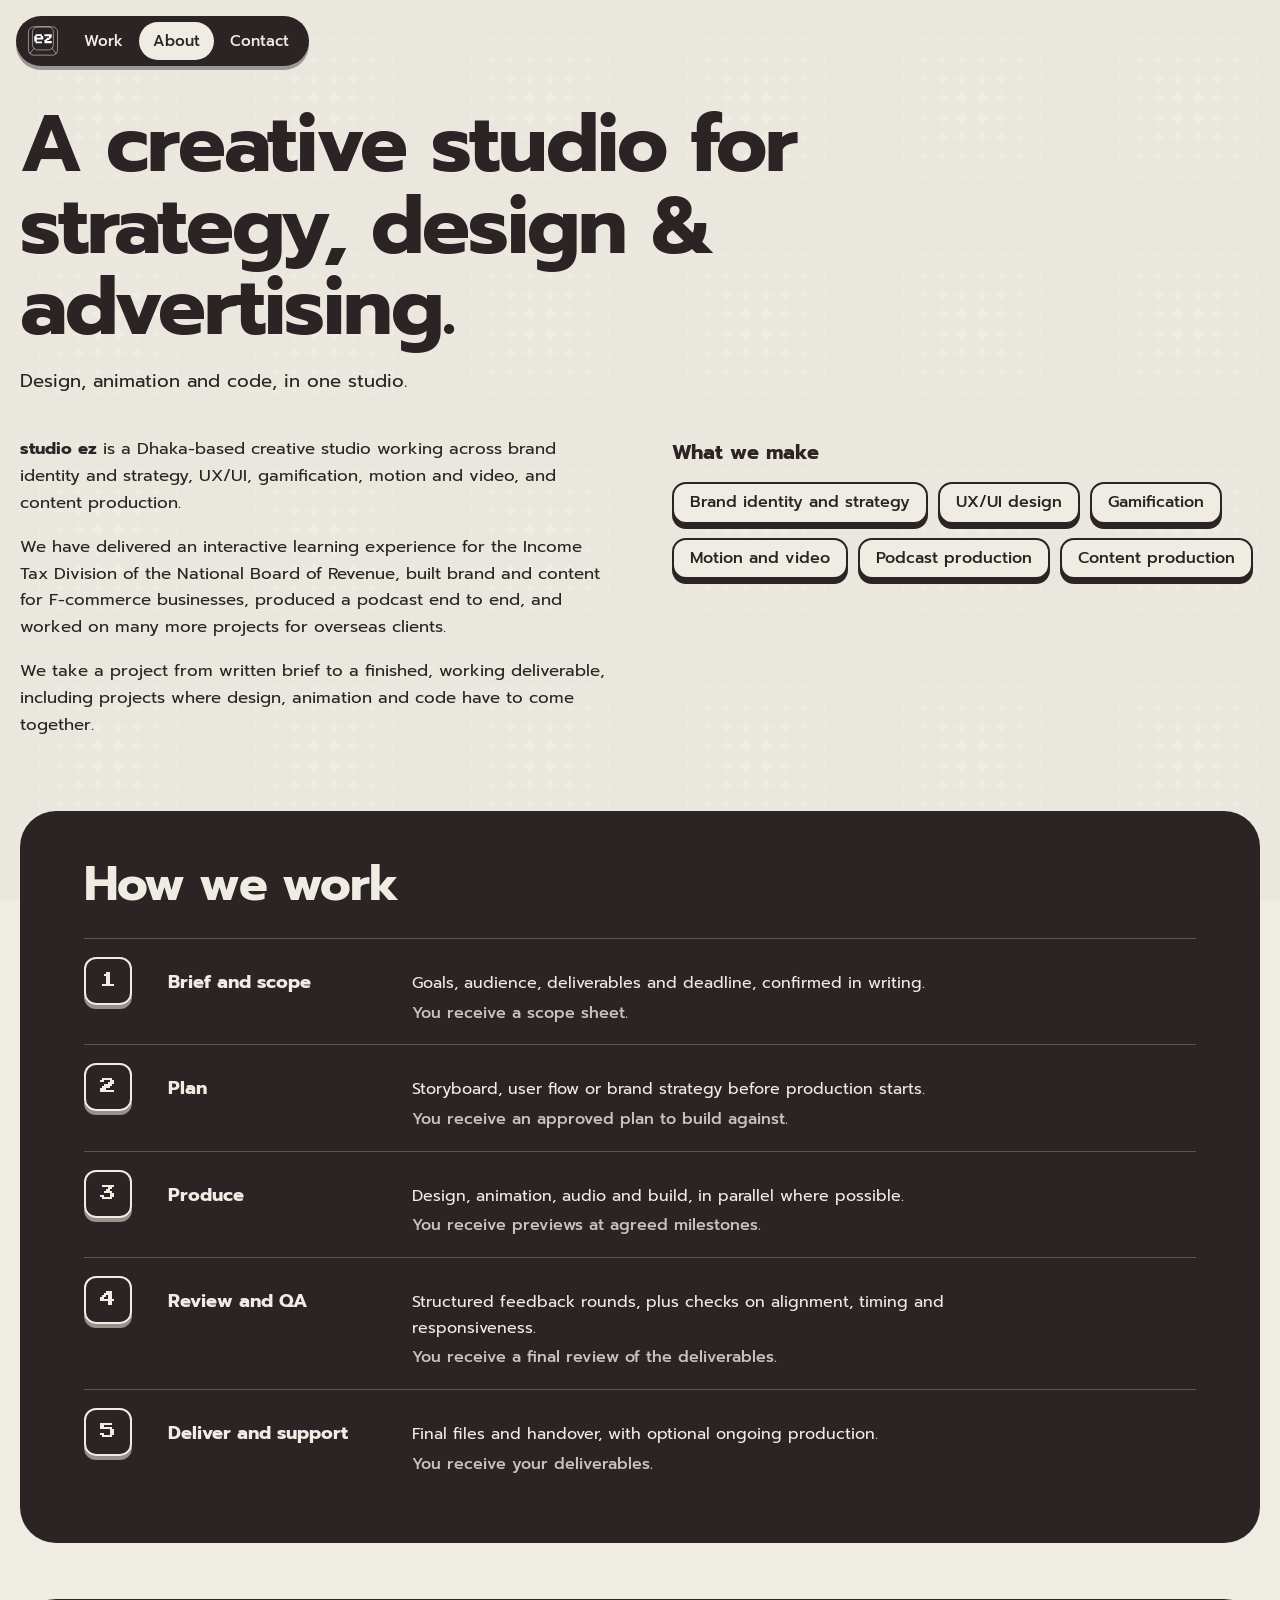
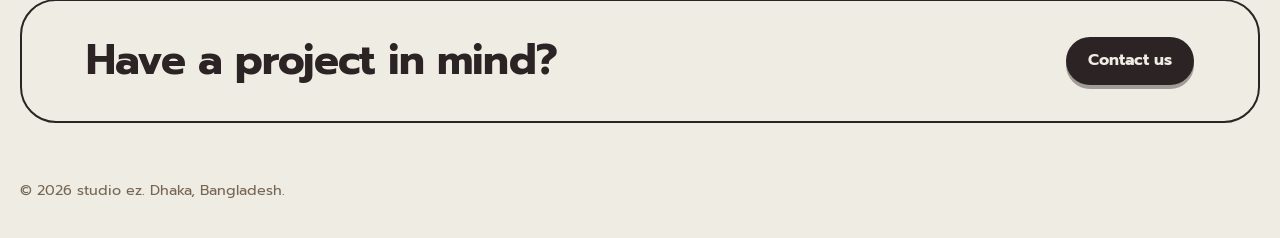
==== public/about.html @ f05aed74 "Add files via upload" ====
<!doctype html>
<html lang="en">
<head>
<meta charset="utf-8">
<meta name="viewport" content="width=device-width, initial-scale=1">
<title>About | studio ez</title>
<meta name="description" content="studio ez is a creative studio for strategy, design and advertising. We take a project from written brief to finished, working deliverable. Based in Mohammadpur, Dhaka.">
<meta name="theme-color" content="#EFECE3">
<meta property="og:type" content="website">
<meta property="og:title" content="About | studio ez">
<meta property="og:description" content="A creative studio for strategy, design and advertising, in Dhaka.">
<meta property="og:image" content="https://studioez.org/images/og.jpg">
<meta name="twitter:card" content="summary_large_image">
<link rel="icon" type="image/svg+xml" href="favicon.svg">
<link rel="icon" type="image/png" href="favicon.png">
<link rel="apple-touch-icon" href="apple-touch-icon.png">
<link rel="preload" href="fonts/prompt-500.woff" as="font" type="font/woff" crossorigin>
<link rel="stylesheet" href="style.css">
</head>
<body>
<a class="skip" href="#main">Skip to content</a>

<header class="nav">
  <nav aria-label="Main">
    <a class="home" href="index.html" aria-label="studio ez, home"><img src="images/key-white.svg" alt="" width="30" height="30"></a>
    <a href="work.html">Work</a>
    <a href="about.html" aria-current="page">About</a>
    <a href="contact.html">Contact</a>
  </nav>
</header>

<main id="main" class="wrap">
  <section class="about-head rise">
    <h1>A creative studio for strategy, design &amp; advertising.</h1>
    <p class="lede">Design, animation and code, in one studio.</p>
  </section>

  <section class="about-body rise" style="--d:.08s" aria-label="Who we are">
    <div>
      <p><strong>studio ez</strong> is a Dhaka-based creative studio working across brand identity and strategy, UX/UI, gamification, motion and video, and content production.</p>
      <p>We have delivered an interactive learning experience for the Income Tax Division of the National Board of Revenue, built brand and content for F-commerce businesses, produced a podcast end to end, and worked on many more projects for overseas clients.</p>
      <p>We take a project from written brief to a finished, working deliverable, including projects where design, animation and code have to come together.</p>
    </div>
    <div>
      <h2 style="margin:0 0 14px;font-size:1.25rem;">What we make</h2>
      <ul class="services">
        <li>Brand identity and strategy</li>
        <li>UX/UI design</li>
        <li>Gamification</li>
        <li>Motion and video</li>
        <li>Podcast production</li>
        <li>Content production</li>
      </ul>
    </div>
  </section>

  <section class="band" aria-labelledby="how">
    <h2 id="how">How we work</h2>
    <ol class="steps">
      <li><b>Brief and scope</b><span>Goals, audience, deliverables and deadline, confirmed in writing.<em>You receive a scope sheet.</em></span></li>
      <li><b>Plan</b><span>Storyboard, user flow or brand strategy before production starts.<em>You receive an approved plan to build against.</em></span></li>
      <li><b>Produce</b><span>Design, animation, audio and build, in parallel where possible.<em>You receive previews at agreed milestones.</em></span></li>
      <li><b>Review and QA</b><span>Structured feedback rounds, plus checks on alignment, timing and responsiveness.<em>You receive a final review of the deliverables.</em></span></li>
      <li><b>Deliver and support</b><span>Final files and handover, with optional ongoing production.<em>You receive your deliverables.</em></span></li>
    </ol>
  </section>

  <section class="cta-band rise" aria-labelledby="cta-h">
    <h2 id="cta-h">Have a project in mind?</h2>
    <a class="btn btn-dark" href="contact.html">Contact us</a>
  </section>

  <footer class="foot">&copy; 2026 studio ez. Dhaka, Bangladesh.</footer>
</main>
</body>
</html>
---- public/style.css ----
/* fonts: Prompt (400, 500, 700) and Press Start 2P, bundled with the site (SIL Open Font License, see fonts/) */
@font-face { font-family: "Prompt"; font-weight: 400; font-style: normal; font-display: swap; src: url("fonts/prompt-400.woff") format("woff"); }
@font-face { font-family: "Prompt"; font-weight: 500; font-style: normal; font-display: swap; src: url("fonts/prompt-500.woff") format("woff"); }
@font-face { font-family: "Prompt"; font-weight: 700; font-style: normal; font-display: swap; src: url("fonts/prompt-700.woff") format("woff"); }
@font-face { font-family: "Press Start 2P"; font-weight: 400; font-style: normal; font-display: swap; src: url("fonts/pressstart2p.woff") format("woff"); }

/* studio ez — shared styles
   Primary colours: ink #2C2324 and cream #EFECE3.
   Orange #EB5E28 is a highlight only: it appears when something is
   hovered, focused, pressed or selected. Never use it for body text.
   Safe text pairs: ink on cream, cream on ink, ink on orange (hover),
   taupe on cream. Never: orange text on cream, taupe on ink. */

:root {
  --ink: #2C2324;
  --cream: #EFECE3;
  --orange: #EB5E28;
  --taupe: #766754;
  --white: #fff;
  --edge: rgba(44, 35, 36, .4);
  --pixel: "Press Start 2P", ui-monospace, monospace;
  --tex: url("images/texture.png");
}

* { box-sizing: border-box; }
html { -webkit-text-size-adjust: 100%; scroll-behavior: smooth; }
body {
  margin: 0;
  font-family: "Prompt", system-ui, -apple-system, "Segoe UI", "Noto Sans Bengali", sans-serif;
  font-weight: 400;
  line-height: 1.6;
  color: var(--ink);
  background: var(--cream);
}
::selection { background: var(--orange); color: var(--ink); }
/* the supplied texture sits behind every page: 2% opacity, tiled at 0.3x */
body::before { content: ""; position: fixed; inset: 0; z-index: -1; background: var(--tex) 0 0 / 216px 216px repeat; opacity: .02; pointer-events: none; }
img { max-width: 100%; }
a { color: inherit; }
:focus-visible { outline: 3px solid var(--ink); outline-offset: 3px; }
.on-dark :focus-visible { outline-color: var(--cream); }

.skip {
  position: absolute; left: 16px; top: -60px; z-index: 999;
  background: var(--ink); color: var(--cream); padding: 10px 16px; border-radius: 999px;
}
.skip:focus { top: 16px; }

/* ---------- top-left pill nav ---------- */
.nav { position: fixed; top: 16px; left: 16px; z-index: 500; }
.nav nav {
  display: flex; align-items: center; gap: 2px;
  background: var(--ink); border-radius: 999px; padding: 6px;
  box-shadow: 0 4px 0 var(--edge);
}
.nav a { text-decoration: none; color: var(--cream); font-weight: 500; font-size: .95rem; padding: 7px 14px; border-radius: 999px; transition: background .12s; }
.nav a:hover { background: var(--orange); color: var(--ink); }
.nav a[aria-current="page"] { background: var(--cream); color: var(--ink); }
.nav a[aria-current="page"]:hover { background: var(--orange); }
.nav .home { padding: 4px 10px 4px 6px; display: flex; }
.nav .home img { width: 30px; height: 30px; display: block; }
.nav a.home[aria-current] { background: transparent; }
.nav a.home[aria-current]:hover, .nav a.home:hover { background: var(--orange); }
.nav :focus-visible { outline-color: var(--orange); outline-offset: 2px; }

/* ---------- buttons ---------- */
.btn {
  display: inline-block; text-decoration: none; font-weight: 700; font-size: 1rem;
  padding: 11px 22px; border-radius: 999px; background: var(--cream); color: var(--ink);
  box-shadow: 0 4px 0 var(--edge); transition: transform .12s, box-shadow .12s, background .12s;
  border: 0; cursor: pointer; font-family: inherit;
}
.btn:hover, .btn:focus-visible { background: var(--orange); color: var(--ink); transform: translateY(3px); box-shadow: 0 1px 0 var(--edge); }
.btn-dark { background: var(--ink); color: var(--cream); }

/* =====================================================
   LANDING PAGE (ivory background, ink buttons)
   ===================================================== */
body.home { background: var(--cream); overflow: hidden; height: 100vh; height: 100dvh; }
.site { position: fixed; inset: 0; z-index: 10; background: var(--cream); }
/* texture: the supplied pattern at 2% opacity, tiled at 0.3x its original 720px size (216px) */
.site::before { content: ""; position: absolute; inset: 0; background: var(--tex) 0 0 / 216px 216px repeat; opacity: .02; pointer-events: none; }
.stage { position: absolute; inset: 0; z-index: 1; --tw: clamp(92px, 13.5vw, 184px); }
.orbit { list-style: none; margin: 0; padding: 0; }
.orbit li { position: absolute; left: 0; top: 0; width: var(--tw); will-change: transform; }

.key { display: block; text-decoration: none; border-radius: 18px; }
.cap {
  position: relative; display: block; border-radius: 18px; overflow: hidden;
  box-shadow: 0 14px 24px -12px rgba(44, 35, 36, .5);
  transition: transform .18s cubic-bezier(.3, 1.5, .5, 1), box-shadow .18s;
}
.cap img { display: block; width: 100%; height: auto; aspect-ratio: 4 / 5; object-fit: cover; background: var(--taupe); }
.tag {
  position: absolute; left: 0; right: 0; bottom: 0; padding: 32px 12px 10px; color: var(--white);
  background: linear-gradient(to bottom, rgba(44, 35, 36, 0), rgba(44, 35, 36, .92) 62%);
  opacity: 0; transition: opacity .15s;
}
.tag b { display: block; font-weight: 700; font-size: .85rem; line-height: 1.2; }
.tag i { display: block; font-style: normal; font-size: .75rem; margin-top: 2px; }
.key:hover .cap, .key:focus-visible .cap, .is-open .cap {
  transform: translateY(5px) scale(1.07);
  box-shadow: 0 5px 0 var(--orange), 0 12px 18px -10px rgba(44, 35, 36, .5);
}
.key:hover .tag, .key:focus-visible .tag, .is-open .tag { opacity: 1; }
.key:focus-visible { outline: 3px solid var(--ink); outline-offset: 5px; }

.centre {
  position: absolute; left: 50%; top: 50%; transform: translate(-50%, -50%); z-index: 200;
  width: min(94vw, 640px); text-align: center; color: var(--ink); pointer-events: none;
}
.centre::before {
  content: ""; position: absolute; inset: -34px -8%; z-index: -1;
  background: radial-gradient(ellipse at center, var(--cream) 0 46%, rgba(239, 236, 227, 0) 72%);
}
.centre p { margin: 0; white-space: nowrap; line-height: 1.4; }
.centre .tagline { font-weight: 700; font-size: clamp(.72rem, 3vw, 1.2rem); letter-spacing: -.005em; }
.centre .services-line { margin-top: 6px; font-weight: 400; font-size: clamp(.68rem, 2.5vw, .98rem); color: var(--taupe); }
.centre .btn { margin-top: 20px; pointer-events: auto; }

/* the logo: the key presses itself down every 2 seconds */
.mark { position: relative; display: block; width: min(300px, 62%); aspect-ratio: 592.56 / 212; margin: 0 auto 14px; }
.mark img { position: absolute; inset: 0; width: 100%; height: 100%; display: block; }
.mark-key { transform-origin: 81.5% 100%; }
html:not(.intro) .mark-key { animation: keypress 2s infinite; }
@keyframes keypress {
  0%, 72%  { transform: none; animation-timing-function: cubic-bezier(.5, 0, .9, .6); }
  80%      { transform: translateY(9%) scale(.94); animation-timing-function: ease-out; }
  84%      { transform: translateY(9%) scale(.94); animation-timing-function: cubic-bezier(.3, 1.7, .5, 1); }
  100%     { transform: none; }
}

.pause {
  position: fixed; right: 16px; bottom: 16px; z-index: 500;
  background: var(--ink); color: var(--cream); border: 0; border-radius: 999px;
  font: 500 .9rem "Prompt", sans-serif; padding: 9px 16px; cursor: pointer; box-shadow: 0 4px 0 var(--edge);
  transition: background .12s;
}
.pause:hover, .pause:focus-visible { background: var(--orange); color: var(--ink); }
.noscript { position: fixed; inset: 0; display: grid; place-items: center; text-align: center; padding: 24px; z-index: 600; background: var(--cream); color: var(--ink); }

@media (max-width: 640px) {
  .nav a { padding: 7px 11px; font-size: .9rem; }
}

/* ---------- start page: the keycap press ---------- */
.intro-screen, .intro-ring { display: none; }
html.intro .intro-screen {
  display: grid; position: fixed; inset: 0; z-index: 5; place-items: center;
  background: var(--ink); color: var(--cream);
}
html.intro body { overflow: hidden; }
.intro-wrap { position: relative; width: min(78vw, 640px); aspect-ratio: 592.56 / 212; animation: logo-pop .8s cubic-bezier(.2, 1.6, .4, 1) both; }
.intro-wrap img { position: absolute; inset: 0; width: 100%; height: 100%; display: block; }
.key-layer { position: absolute; inset: 0; transform-origin: 81.5% 100%; transition: transform .4s cubic-bezier(.3, 1.7, .5, 1); }
.key-layer.pressed { transform: translateY(9%) scale(.94); transition: transform .15s cubic-bezier(.5, 0, .9, .6); }
@keyframes logo-pop { from { opacity: 0; transform: scale(.55); } to { opacity: 1; transform: none; } }

/* the site is revealed through a circle that opens from the key */
@property --r { syntax: "<length>"; inherits: false; initial-value: 0px; }
html.intro .site { clip-path: circle(0px at var(--kx, 50%) var(--ky, 50%)); animation: failsafe 1ms 7s forwards; }
html.intro.reveal .site { clip-path: circle(var(--R, 150vmax) at var(--kx) var(--ky)); transition: clip-path 1.15s cubic-bezier(.7, 0, .2, 1); animation: none; }
html.intro .intro-ring { display: block; position: fixed; inset: 0; z-index: 20; pointer-events: none; opacity: 0;
  background: radial-gradient(circle at var(--kx, 50%) var(--ky, 50%), transparent calc(var(--r) - 6px), var(--orange) calc(var(--r) - 6px), var(--orange) var(--r), transparent calc(var(--r) + .5px)); }
html.intro.reveal .intro-ring { animation: ring-grow 1.15s cubic-bezier(.7, 0, .2, 1) forwards; }
@keyframes ring-grow { 0% { --r: 0px; opacity: 1; } 85% { opacity: 1; } 100% { --r: var(--R, 150vmax); opacity: 0; } }
@keyframes failsafe { to { clip-path: circle(150vmax at 50% 50%); } }

/* ---------- shared: keycap controls and page entrance ---------- */
.keybtn {
  display: inline-block; text-decoration: none; font: 500 .95rem "Prompt", sans-serif; color: var(--ink);
  background: var(--cream); border: 2px solid var(--ink); border-radius: 14px; padding: 7px 16px; cursor: pointer;
  box-shadow: 0 5px 0 var(--ink); transition: transform .12s, box-shadow .12s, background .12s;
}
.keybtn:hover, .keybtn:focus-visible { background: var(--orange); transform: translateY(3px); box-shadow: 0 2px 0 var(--ink); }
.keybtn:active { transform: translateY(5px); box-shadow: 0 0 0 var(--ink); }
.keybtn.done { background: var(--ink); color: var(--cream); }
.rise { animation: rise .6s cubic-bezier(.2, .7, .2, 1) both; animation-delay: var(--d, 0s); }
@keyframes rise { from { opacity: 0; transform: translateY(18px); } to { opacity: 1; transform: none; } }
.lede { margin: 18px 0 0; max-width: 48ch; font-size: 1.15rem; color: var(--ink); }

/* =====================================================
   WORK PAGE (cream background)
   ===================================================== */
.wrap { width: min(1240px, 100% - 32px); margin-inline: auto; }
.work-head { padding: 104px 0 28px; }
.work-head h1 { margin: 0; font-weight: 700; font-size: clamp(3rem, 10vw, 8.5rem); line-height: .95; letter-spacing: -.03em; }
.work-head p { margin: 20px 0 0; max-width: 46ch; font-size: 1.125rem; }

.filters { display: flex; flex-wrap: wrap; gap: 12px 10px; align-items: center; padding: 8px 0 28px; }
.chip {
  font: 500 .95rem "Prompt", sans-serif; color: var(--ink); background: var(--cream);
  border: 2px solid var(--ink); border-radius: 14px; padding: 5px 16px; cursor: pointer;
  box-shadow: 0 4px 0 var(--ink); transition: transform .12s, box-shadow .12s, background .12s;
}
.chip:hover { background: var(--orange); transform: translateY(2px); box-shadow: 0 2px 0 var(--ink); }
.chip[aria-pressed="true"] { background: var(--ink); color: var(--cream); transform: translateY(4px); box-shadow: 0 0 0 var(--ink); }
.chip[aria-pressed="true"]:hover { background: var(--orange); color: var(--ink); }
.count { margin: 0 0 0 auto; font-size: 1rem; color: var(--taupe); display: flex; align-items: center; gap: 10px; }
.count span { font-family: var(--pixel); font-size: 16px; color: var(--ink); }

/* two equal columns, edge to edge, 6px apart */
.grid { list-style: none; margin: 0; padding: 0 0 6px; display: grid; grid-template-columns: repeat(2, minmax(0, 1fr)); gap: 6px; }
.grid li[hidden] { display: none; }
.grid li { animation: rise .55s cubic-bezier(.2, .7, .2, 1) both; animation-delay: calc(var(--i, 0) * 70ms + .15s); }
.card { display: block; width: 100%; padding: 0; text-align: left; background: none; border: 0; cursor: pointer; font: inherit; color: inherit; }
.shot { position: relative; display: block; overflow: hidden; background: var(--taupe); aspect-ratio: 4 / 3; }
.shot img { display: block; width: 100%; height: 100%; object-fit: cover; transition: transform .5s cubic-bezier(.2, .7, .2, 1); }
.badge {
  position: absolute; top: 12px; right: 12px; z-index: 2; padding: 4px 14px; border-radius: 999px;
  background: var(--cream); color: var(--ink); font-weight: 500; font-size: .85rem; line-height: 1.5; transition: background .12s;
}
.over {
  position: absolute; inset: 0; display: flex; align-items: flex-end; padding: clamp(16px, 2.4vw, 32px);
  background: linear-gradient(to top, rgba(44, 35, 36, .88), rgba(44, 35, 36, 0) 55%); color: var(--cream);
  opacity: 0; transition: opacity .2s;
}
.over span { font-weight: 700; font-size: clamp(1.15rem, 2.4vw, 2rem); line-height: 1.15; letter-spacing: -.01em; }
.card:hover .over, .card:focus-visible .over { opacity: 1; }
.card:hover img, .card:focus-visible img { transform: scale(1.03); }
.card:hover .badge, .card:focus-visible .badge { background: var(--orange); }
.card:focus-visible { outline: none; }
.card:focus-visible .shot { outline: 3px solid var(--ink); outline-offset: -6px; }
@media (hover: none) { .over { opacity: 1; } }
@media (max-width: 640px) {
  .shot { aspect-ratio: 1 / 1; }
  .badge { top: 8px; right: 8px; padding: 2px 10px; font-size: .72rem; }
  .over span { font-size: .95rem; }
}

/* ---------- project window ---------- */
dialog.project {
  border: 0; padding: 0; width: min(1120px, 94vw); max-height: 92vh; border-radius: 28px;
  background: var(--cream); color: var(--ink); overflow: hidden;
}
dialog.project[open] { animation: pop .22s cubic-bezier(.3, 1.4, .5, 1); }
dialog.project::backdrop { background: rgba(44, 35, 36, .78); }
@keyframes pop { from { transform: translateY(14px) scale(.97); opacity: 0; } to { transform: none; opacity: 1; } }
.p-inner { display: grid; grid-template-columns: minmax(280px, 380px) 1fr; max-height: 92vh; overflow-y: auto; }
.p-text { padding: 40px 32px 32px 40px; position: sticky; top: 0; align-self: start; }
.p-text h2 { margin: 0 0 6px; font-size: clamp(1.8rem, 3.4vw, 2.6rem); line-height: 1.08; letter-spacing: -.02em; }
.p-type { margin: 0 0 22px; color: var(--taupe); font-weight: 500; }
.p-text h3 { margin: 22px 0 4px; font-size: 1rem; font-weight: 700; }
.p-text p { margin: 0; }
.p-text ul { margin: 6px 0 0; padding-left: 1.1rem; }
.p-text .btn { margin-top: 26px; }
.p-gallery { padding: 24px 24px 24px 0; display: grid; gap: 14px; align-content: start; }
.p-gallery img { display: block; width: 100%; height: auto; border-radius: 16px; background: var(--taupe); }
.p-close {
  position: absolute; top: 14px; right: 14px; z-index: 5; width: 44px; height: 44px; border-radius: 50%;
  border: 0; background: var(--ink); color: var(--cream); font-size: 1.4rem; line-height: 1; cursor: pointer; box-shadow: 0 3px 0 var(--edge);
  transition: background .12s;
}
.p-close:hover { background: var(--orange); color: var(--ink); }
@media (max-width: 760px) {
  .p-inner { grid-template-columns: 1fr; }
  .p-text { position: static; padding: 28px 22px 8px; }
  .p-gallery { padding: 16px 22px 24px; }
  .count { margin-left: 0; width: 100%; }
}

/* =====================================================
   ABOUT PAGE (cream background)
   ===================================================== */
.about-head { padding: 104px 0 40px; }
.about-head h1 { margin: 0; max-width: 18ch; font-weight: 700; font-size: clamp(2.2rem, 6.4vw, 5rem); line-height: 1.02; letter-spacing: -.025em; }
.about-body { display: grid; grid-template-columns: minmax(0, 1fr) minmax(0, 1fr); gap: 32px 64px; padding-bottom: 56px; }
.about-body p { margin: 0 0 1em; max-width: 60ch; font-size: 1.05rem; }
.services { list-style: none; margin: 0; padding: 0; display: flex; flex-wrap: wrap; gap: 8px; }
.services li {
  border: 2px solid var(--ink); border-radius: 14px; padding: 6px 16px; font-weight: 500; background: var(--cream);
  box-shadow: 0 5px 0 var(--ink); transition: transform .12s, box-shadow .12s, background .12s; cursor: default;
}
.services li:hover { background: var(--orange); transform: translateY(3px); box-shadow: 0 2px 0 var(--ink); }
.services { gap: 14px 10px; padding-bottom: 6px; }
.band { background: var(--ink); color: var(--cream); border-radius: 36px; padding: 48px clamp(24px, 5vw, 64px); margin-bottom: 56px; }
.band h2 { margin: 0 0 28px; font-size: clamp(1.8rem, 4vw, 3rem); letter-spacing: -.02em; line-height: 1.05; }
.steps { list-style: none; margin: 0; padding: 0; display: grid; gap: 0; counter-reset: s; }
.steps li { display: grid; grid-template-columns: 60px minmax(0, 220px) minmax(0, 1fr); gap: 8px 24px; align-items: baseline; padding: 18px 0; border-top: 1px solid rgba(239, 236, 227, .25); counter-increment: s; }
.steps li::before {
  content: counter(s); font-family: var(--pixel); font-size: 16px; color: var(--cream); display: grid; place-items: center;
  width: 44px; height: 44px; border: 2px solid var(--cream); border-radius: 12px; box-shadow: 0 4px 0 rgba(239, 236, 227, .55);
  transition: transform .12s, box-shadow .12s, background .12s, color .12s;
}
.steps li:hover::before { background: var(--orange); color: var(--ink); border-color: var(--orange); transform: translateY(3px); box-shadow: 0 1px 0 rgba(239, 236, 227, .55); }
.steps b { font-size: 1.15rem; }
.steps span { max-width: 60ch; }
.steps em { display: block; font-style: normal; font-weight: 500; margin-top: 4px; color: var(--cream); opacity: .8; }
@media (max-width: 760px) {
  .about-body { grid-template-columns: 1fr; }
  .steps li { grid-template-columns: 56px 1fr; }
  .steps span { grid-column: 2; }
}
.cta-band { display: flex; flex-wrap: wrap; align-items: center; justify-content: space-between; gap: 20px; border: 2px solid var(--ink); border-radius: 36px; padding: 36px clamp(24px, 5vw, 64px); margin-bottom: 56px; background: var(--cream); }
.cta-band h2 { margin: 0; font-size: clamp(1.6rem, 3.6vw, 2.6rem); letter-spacing: -.02em; line-height: 1.05; }

/* =====================================================
   CONTACT PAGE
   ===================================================== */
.contact-grid { display: grid; grid-template-columns: repeat(3, minmax(0, 1fr)); gap: 16px; padding-bottom: 40px; }
.ccard { display: flex; flex-direction: column; align-items: flex-start; gap: 14px; background: var(--cream); border: 2px solid var(--ink); border-radius: 28px; padding: 26px 26px 30px; box-shadow: 0 6px 0 var(--ink); }
.ccard h2 { margin: 0; font-size: 1rem; font-weight: 700; color: var(--taupe); }
.ccard .line { font-weight: 700; font-size: 1.15rem; padding: 1px 6px; margin-left: -6px; border-radius: 8px; overflow-wrap: anywhere; transition: background .12s; }
.ccard .line:hover, .ccard .line:focus-visible { background: var(--orange); }
.ccard address { font-style: normal; font-size: 1.05rem; font-weight: 500; line-height: 1.5; }
.ccard .keybtn { margin-top: auto; }
.enquiry { background: var(--ink); color: var(--cream); border-radius: 36px; padding: 48px clamp(24px, 5vw, 64px); margin-bottom: 56px; }
.enquiry h2 { margin: 0 0 24px; font-size: clamp(1.8rem, 4vw, 3rem); letter-spacing: -.02em; line-height: 1.05; }
.enquiry :focus-visible { outline-color: var(--cream); }
.enquiry form p { margin: 0 0 18px; }
.row2 { display: grid; grid-template-columns: repeat(2, minmax(0, 1fr)); gap: 0 20px; }
.enquiry label, .enquiry legend { display: block; margin-bottom: 6px; font-weight: 500; font-size: .95rem; padding: 0; }
.enquiry input[type="text"], .enquiry input:not([type]), .enquiry input[type="email"], .enquiry textarea {
  width: 100%; font: inherit; color: var(--ink); background: var(--cream); border: 2px solid var(--cream); border-radius: 14px; padding: 11px 14px;
}
.enquiry textarea { resize: vertical; min-height: 140px; }
.enquiry input:focus-visible, .enquiry textarea:focus-visible { outline: 3px solid var(--orange); outline-offset: 2px; }
.enquiry fieldset { border: 0; padding: 0; margin: 0 0 22px; }
.kcs { display: flex; flex-wrap: wrap; gap: 14px 10px; padding-bottom: 6px; }
.kc { position: relative; margin: 0 !important; cursor: pointer; }
.kc input { position: absolute; opacity: 0; inset: 0; width: 100%; height: 100%; margin: 0; cursor: pointer; }
.kc span {
  display: block; font-weight: 500; font-size: .95rem; padding: 6px 16px; border-radius: 14px; border: 2px solid var(--cream);
  color: var(--cream); background: transparent; box-shadow: 0 5px 0 rgba(239, 236, 227, .55); transition: transform .12s, box-shadow .12s, background .12s, color .12s;
}
.kc:hover span { background: var(--orange); color: var(--ink); border-color: var(--orange); transform: translateY(3px); box-shadow: 0 2px 0 rgba(239, 236, 227, .55); }
.kc input:checked + span { background: var(--cream); color: var(--ink); transform: translateY(5px); box-shadow: 0 0 0 transparent; }
.kc input:checked:hover + span { background: var(--orange); border-color: var(--orange); }
.kc input:focus-visible + span { outline: 3px solid var(--orange); outline-offset: 3px; }
.enquiry .btn { background: var(--cream); color: var(--ink); }
.enquiry .btn:hover, .enquiry .btn:focus-visible { background: var(--orange); }
.enquiry .status { min-height: 1.5em; font-weight: 500; }
.enquiry .note { font-size: .9rem; opacity: .85; margin: 0; }
@media (max-width: 860px) { .contact-grid { grid-template-columns: 1fr; } .row2 { grid-template-columns: 1fr; } }

footer.foot { padding: 0 0 36px; color: var(--taupe); font-size: .9rem; }

@media (prefers-reduced-motion: reduce) {
  html { scroll-behavior: auto; }
  html:not(.intro) .mark-key { animation: none; }
  *, *::before, *::after { transition-duration: .01ms !important; animation-duration: .01ms !important; }
}
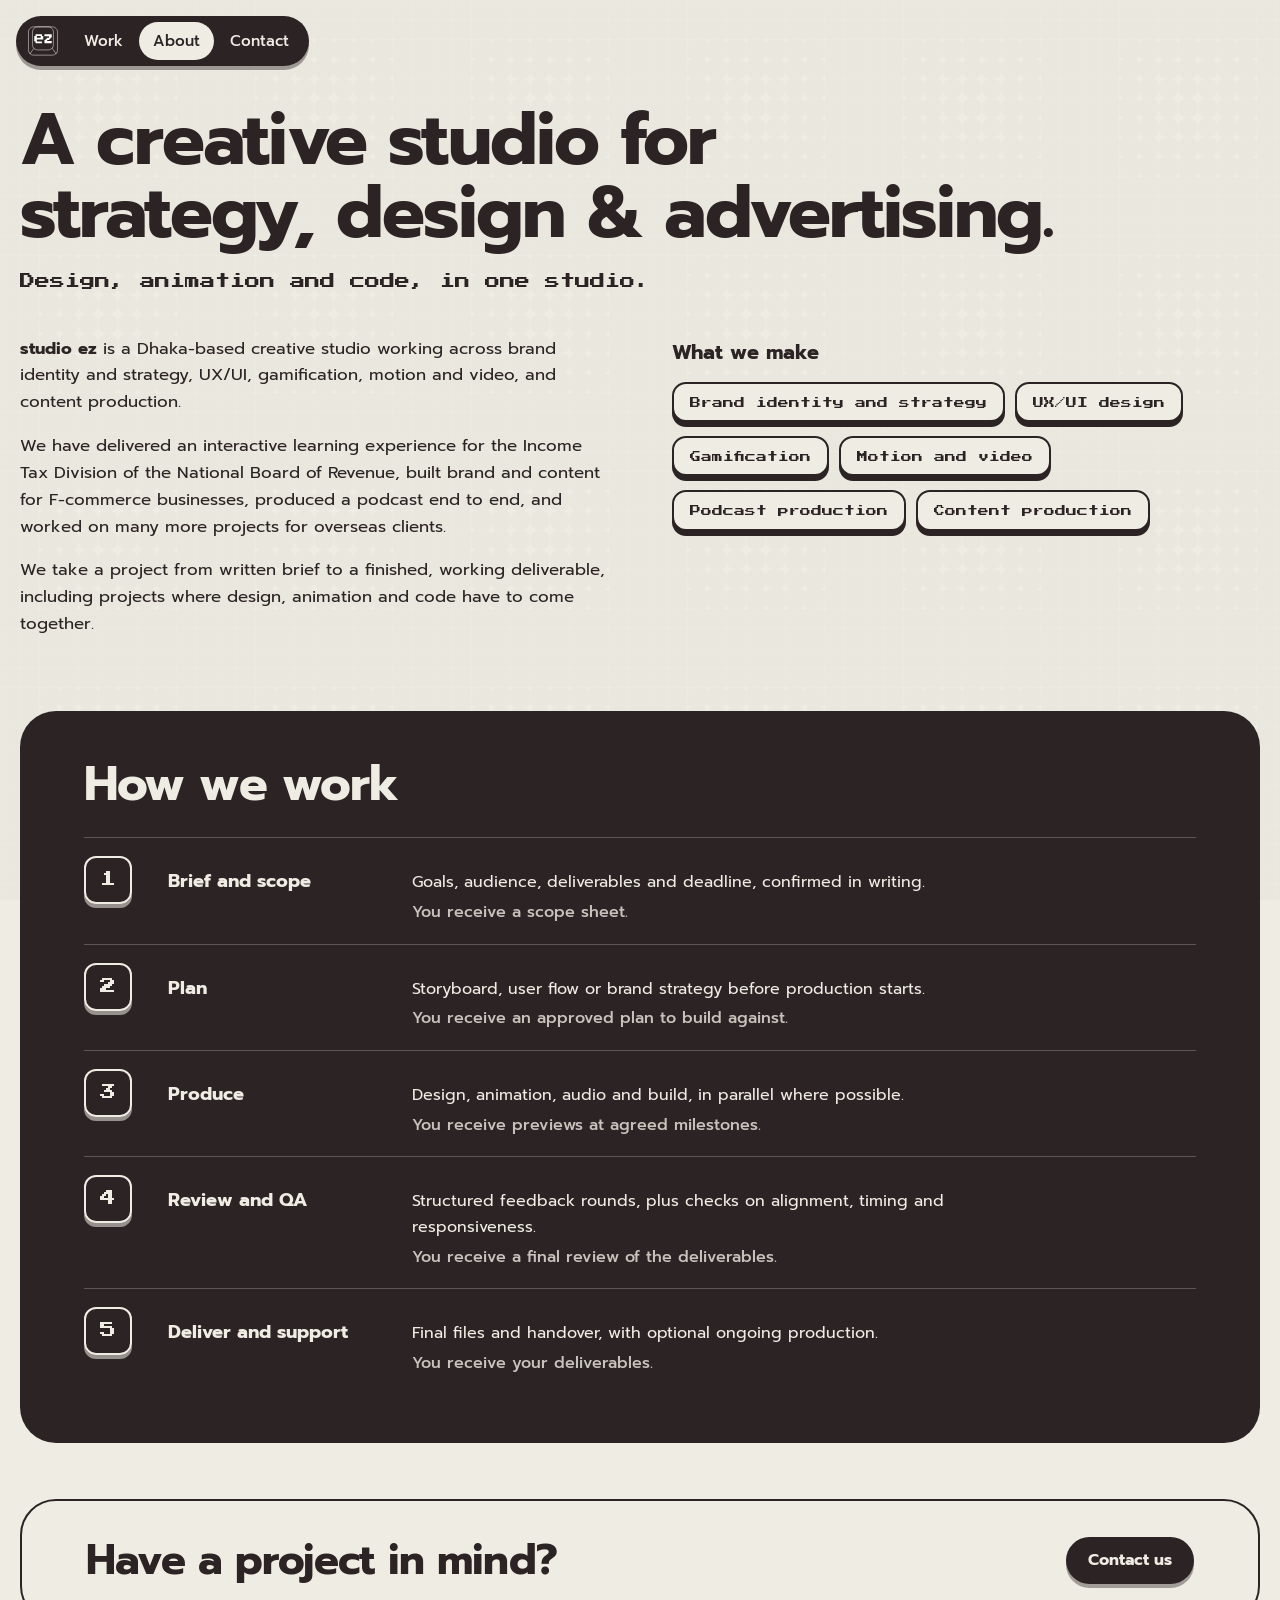
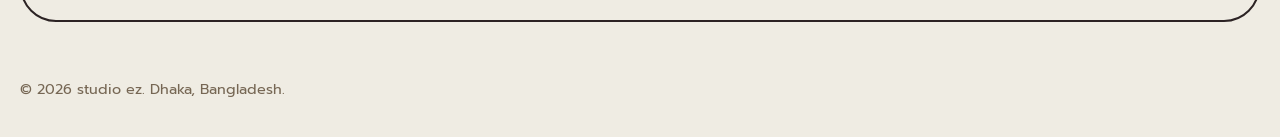
==== commit c358fa1f: "About + landing: pixel font touches, two-line title; six more wheel cards - About: tagline and "What" ====
--- a/public/about.html
+++ b/public/about.html
@@ -17,7 +17,7 @@
 <link rel="preload" href="fonts/prompt-500.woff" as="font" type="font/woff" crossorigin>
 <link rel="stylesheet" href="style.css">
 </head>
-<body>
+<body class="about">
 <a class="skip" href="#main">Skip to content</a>
 
 <header class="nav">
@@ -31,7 +31,7 @@
 
 <main id="main" class="wrap">
   <section class="about-head rise">
-    <h1>A creative studio for strategy, design &amp; advertising.</h1>
+    <h1>A creative studio for<br class="br-wide"> strategy, design &amp; advertising.</h1>
     <p class="lede">Design, animation and code, in one studio.</p>
   </section>
 
--- a/public/style.css
+++ b/public/style.css
@@ -80,7 +80,8 @@
 .site { position: fixed; inset: 0; z-index: 10; background: var(--cream); }
 /* texture: the supplied pattern at 2% opacity, tiled at 0.3x its original 720px size (216px) */
 .site::before { content: ""; position: absolute; inset: 0; background: var(--tex) 0 0 / 216px 216px repeat; opacity: .02; pointer-events: none; }
-.stage { position: absolute; inset: 0; z-index: 1; --tw: clamp(92px, 13.5vw, 184px); }
+.stage { position: absolute; inset: 0; z-index: 1; --tw: clamp(104px, min(15vw, 21vh), 200px); cursor: grab; touch-action: none; user-select: none; -webkit-user-select: none; }
+.stage.is-dragging, .stage.is-dragging * { cursor: grabbing !important; }
 .orbit { list-style: none; margin: 0; padding: 0; }
 .orbit li { position: absolute; left: 0; top: 0; width: var(--tw); will-change: transform; }
 
@@ -104,14 +105,22 @@
 }
 .key:hover .tag, .key:focus-visible .tag, .is-open .tag { opacity: 1; }
 .key:focus-visible { outline: 3px solid var(--ink); outline-offset: 5px; }
+.key, .key img { -webkit-user-drag: none; }
+.stage.is-dragging .key:hover .cap, .stage.is-dragging .key:focus-visible .cap {
+  transform: none; box-shadow: 0 14px 24px -12px rgba(44, 35, 36, .5);
+}
+.stage.is-dragging .key:hover .tag, .stage.is-dragging .key:focus-visible .tag { opacity: 0; }
 
 .centre {
   position: absolute; left: 50%; top: 50%; transform: translate(-50%, -50%); z-index: 200;
   width: min(94vw, 640px); text-align: center; color: var(--ink); pointer-events: none;
 }
-.centre::before {
-  content: ""; position: absolute; inset: -34px -8%; z-index: -1;
-  background: radial-gradient(ellipse at center, var(--cream) 0 46%, rgba(239, 236, 227, 0) 72%);
+/* a tight ivory outline hugging the letters and logo (no wide glow), so the cards can pass close behind the text */
+.centre .tagline, .centre .services-line {
+  text-shadow: 0 0 2px var(--cream), 0 0 2px var(--cream), 0 0 3px var(--cream), 0 0 3px var(--cream), 0 0 5px var(--cream);
+}
+.centre .mark img {
+  filter: drop-shadow(0 0 1.5px var(--cream)) drop-shadow(0 0 1.5px var(--cream)) drop-shadow(0 0 3px var(--cream));
 }
 .centre p { margin: 0; white-space: nowrap; line-height: 1.4; }
 .centre .tagline { font-weight: 700; font-size: clamp(.72rem, 3vw, 1.2rem); letter-spacing: -.005em; }
@@ -120,7 +129,14 @@
 
 /* the logo: the key presses itself down every 2 seconds */
 .mark { position: relative; display: block; width: min(300px, 62%); aspect-ratio: 592.56 / 212; margin: 0 auto 14px; }
+.mark { container-type: inline-size; }
 .mark img { position: absolute; inset: 0; width: 100%; height: 100%; display: block; }
+/* "studio" in Press Start 2P: 6 letters = 6em, so 9.6cqw makes the word about 58% of the logo width, left of the key */
+.mark-word {
+  position: absolute; left: 0; top: 52%; transform: translateY(-50%);
+  font-family: var(--pixel); font-weight: 400; font-size: 9.6cqw; line-height: 1; letter-spacing: 0; color: var(--ink); white-space: nowrap;
+  text-shadow: 0 0 1.5px var(--cream), 0 0 1.5px var(--cream), 0 0 3px var(--cream);
+}
 .mark-key { transform-origin: 81.5% 100%; }
 html:not(.intro) .mark-key { animation: keypress 2s infinite; }
 @keyframes keypress {
@@ -273,6 +289,15 @@
 }
 .services li:hover { background: var(--orange); transform: translateY(3px); box-shadow: 0 2px 0 var(--ink); }
 .services { gap: 14px 10px; padding-bottom: 6px; }
+
+/* ABOUT: second font (Press Start 2P) for the tagline and the "What we make" boxes */
+.about .about-head h1 { max-width: none; font-size: clamp(2.2rem, 5.6vw, 5rem); }
+.about .about-head .lede { max-width: none; font-family: var(--pixel); font-weight: 400; font-size: clamp(.6rem, 1.7vw, .95rem); line-height: 1.8; letter-spacing: 0; }
+.about .services li { font-family: var(--pixel); font-weight: 400; font-size: .68rem; line-height: 1.5; padding: 11px 16px 9px; }
+@media (max-width: 720px) {
+  .about .about-head h1 { max-width: 18ch; }
+  .about .about-head h1 .br-wide { display: none; }   /* on phones the title wraps by itself */
+}
 .band { background: var(--ink); color: var(--cream); border-radius: 36px; padding: 48px clamp(24px, 5vw, 64px); margin-bottom: 56px; }
 .band h2 { margin: 0 0 28px; font-size: clamp(1.8rem, 4vw, 3rem); letter-spacing: -.02em; line-height: 1.05; }
 .steps { list-style: none; margin: 0; padding: 0; display: grid; gap: 0; counter-reset: s; }
